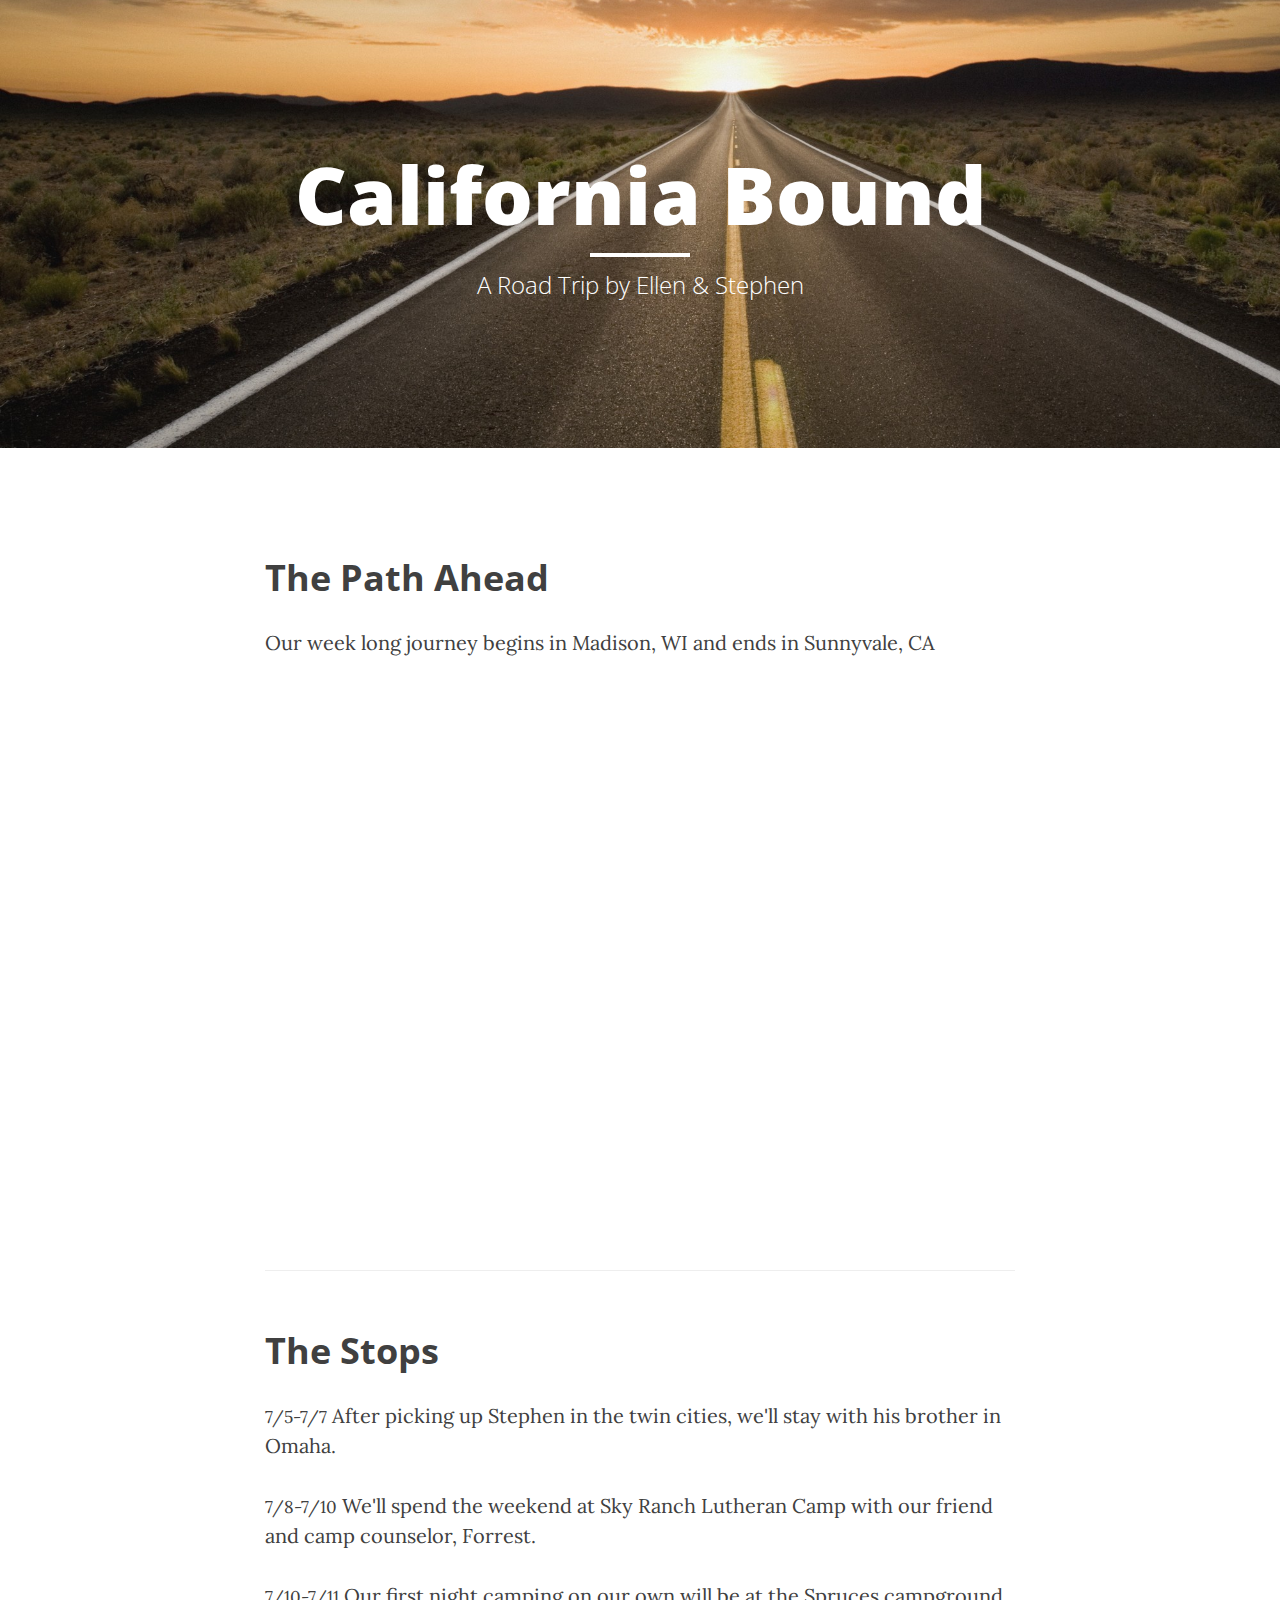
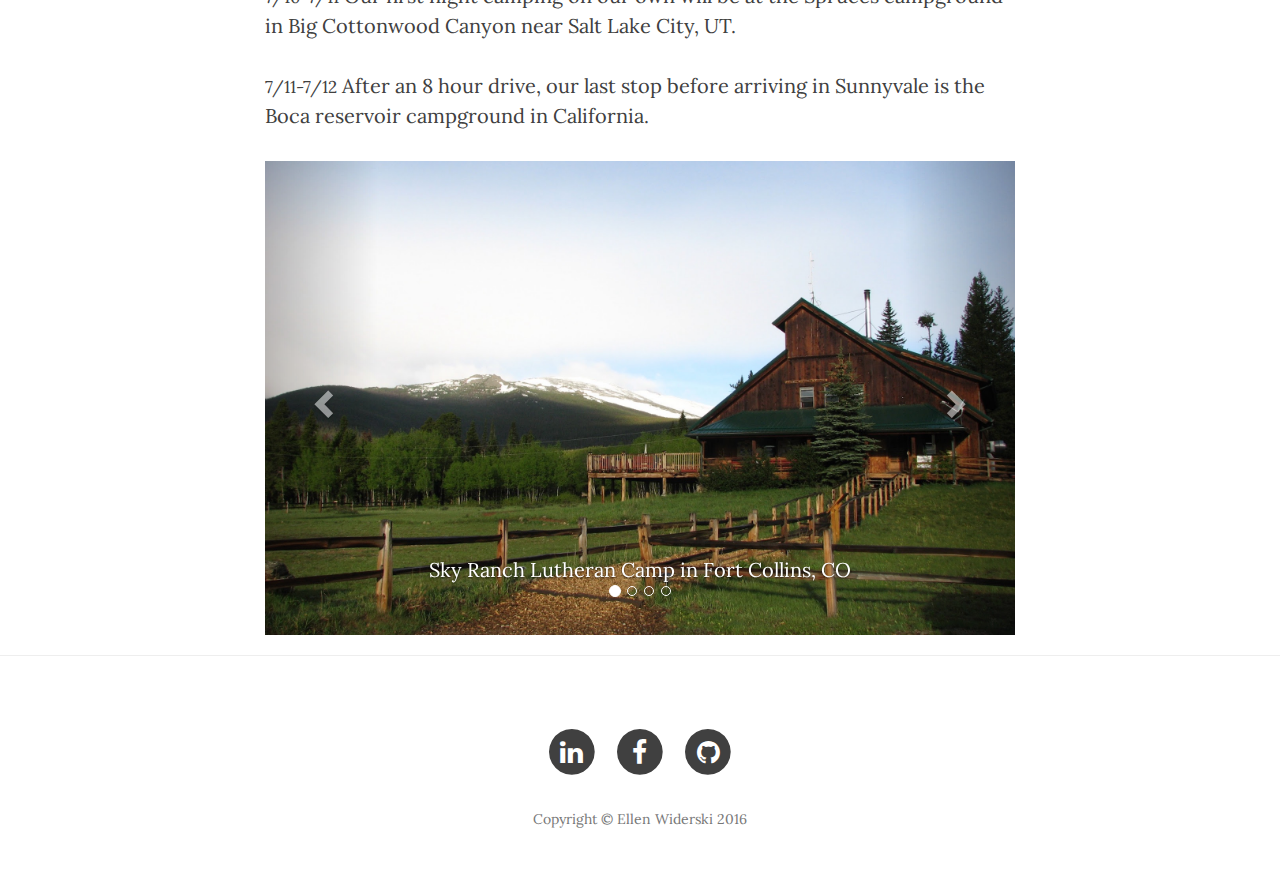
==== roadtrip/index.html @ 214f3f77 "roadtrip" ====
<!DOCTYPE html>
<html lang="en">

<head>

    <meta charset="utf-8">
    <meta http-equiv="X-UA-Compatible" content="IE=edge">
    <meta name="viewport" content="width=device-width, initial-scale=1">
    <meta name="description" content="">
    <meta name="author" content="">

    <title>Road Trip 2016</title>

    <!-- Bootstrap Core CSS -->
    <link href="css/bootstrap.min.css" rel="stylesheet">

    <!-- Custom CSS -->
    <link href="css/clean-blog.min.css" rel="stylesheet">

    <!-- Custom Fonts -->
    <link href="http://maxcdn.bootstrapcdn.com/font-awesome/4.1.0/css/font-awesome.min.css" rel="stylesheet" type="text/css">
    <link href='http://fonts.googleapis.com/css?family=Lora:400,700,400italic,700italic' rel='stylesheet' type='text/css'>
    <link href='http://fonts.googleapis.com/css?family=Open+Sans:300italic,400italic,600italic,700italic,800italic,400,300,600,700,800' rel='stylesheet' type='text/css'>

    <!-- HTML5 Shim and Respond.js IE8 support of HTML5 elements and media queries -->
    <!-- WARNING: Respond.js doesn't work if you view the page via file:// -->
    <!--[if lt IE 9]>
        <script src="https://oss.maxcdn.com/libs/html5shiv/3.7.0/html5shiv.js"></script>
        <script src="https://oss.maxcdn.com/libs/respond.js/1.4.2/respond.min.js"></script>
    <![endif]-->

</head>

<body>

    <!-- Page Header -->
    <!-- Set your background image for this header on the line below. -->
    <header class="intro-header" style="background-image: url('img/home-bg.jpg')">
        <div class="container">
            <div class="row">
                <div class="col-lg-8 col-lg-offset-2 col-md-10 col-md-offset-1">
                    <div class="site-heading">
                        <h1>California Bound</h1>
                        <hr class="small">
                        <span class="subheading">A Road Trip by Ellen & Stephen</span>
                    </div>
                </div>
            </div>
        </div>
    </header>

    <!-- Main Content -->
<article>
        <div class="container">
            <div class="row">
                <div class="col-lg-8 col-lg-offset-2 col-md-10 col-md-offset-1">

                    <a href="https://goo.gl/maps/e7LcgtW6z512" target="_blank"><h2 class="section-heading">The Path Ahead</h2></a>

                    <p>Our week long journey begins in Madison, WI and ends in Sunnyvale, CA</p>

                    <div class='embed-responsive embed-responsive-4by3'>
                        <iframe class='embed-responsive-item' src="https://www.google.com/maps/embed?pb=!1m58!1m12!1m3!1d25109696.086470682!2d-123.69569738341798!3d39.80366182303927!2m3!1f0!2f0!3f0!3m2!1i1024!2i768!4f13.1!4m43!3e0!4m5!1s0x8807ace5e6a5c0c7%3A0xd2481d1d2e9eafef!2s2123+Commonwealth+Avenue%2C+Madison%2C+WI!3m2!1d43.065664!2d-89.422535!4m5!1s0x52b2d1bd4f92c259%3A0x832d2440f3a15823!2s397+Jesse+James+Ln%2C+Saint+Paul%2C+MN!3m2!1d45.055330999999995!2d-92.97671299999999!4m5!1s0x8793f65b8e6ef271%3A0xc890e9b415550d21!2s16913+Oakmont+Dr%2C+Omaha%2C+NE+68136!3m2!1d41.1484198!2d-96.1789227!4m5!1s0x87694a45ddaa17cd%3A0xd6785eab34a3dd67!2sSky+Ranch+Lutheran+Camp+Inc%2C+805+South+Shields+Street%2C+Fort+Collins%2C+CO+80521!3m2!1d40.5760346!2d-105.09662519999999!4m5!1s0x87526fc49b9a857f%3A0xe039fdf2834eb162!2sSPRUCES%2C+Upper+Spruces+Campground%2C+Salt+Lake+City%2C+UT+84116!3m2!1d40.6405556!2d-111.6358333!4m5!1s0x80995e37b64d3225%3A0xa203de53457e4472!2sBoca+Campground%2C+Boca+Road%2C+Truckee%2C+CA+96161!3m2!1d39.392942!2d-120.1054573!4m5!1s0x808fb620be78e70b%3A0xf63f1539faa31911!2sAvalon+Silicon+Valley%2C+Lakeside+Drive%2C+Sunnyvale%2C+CA!3m2!1d37.3886079!2d-121.99380319999999!5e0!3m2!1sen!2sus!4v1467148034922" width="600" height="450" frameborder="0" style="border:0" allowfullscreen></iframe>
                    </div>
                    
                    <hr>
                    
                    <h2 class="section-heading">The Stops</h2>
                    
                    <p><small>7/5-7/7</small> After picking up Stephen in the twin cities, we'll stay with his brother in Omaha.</p>
                    <p><small>7/8-7/10</small> We'll spend the weekend at Sky Ranch Lutheran Camp with our friend and camp counselor, Forrest.</p>
                    <p><small>7/10-7/11</small> Our first night camping on our own will be at the Spruces campground in Big Cottonwood Canyon near Salt Lake City, UT.</p>
                    <p><small>7/11-7/12</small> After an 8 hour drive, our last stop before arriving in Sunnyvale is the Boca reservoir campground in California.</p>
                    
                    <div id="carousel-example-generic" class="carousel slide" data-ride="carousel">
                      <!-- Indicators -->
                      <ol class="carousel-indicators">
                        <li data-target="#carousel-example-generic" data-slide-to="0" class="active"></li>
                        <li data-target="#carousel-example-generic" data-slide-to="1"></li>
                        <li data-target="#carousel-example-generic" data-slide-to="2"></li>
                        <li data-target="#carousel-example-generic" data-slide-to="3"></li>
                      </ol>

                      <!-- Wrapper for slides -->
                      <div class="carousel-inner" role="listbox">
                        <div class="item active">
                          <img src="img/skyranch.jpg" alt="Sky Ranch Lutheran Camp">
                          <div class="carousel-caption">
                            Sky Ranch Lutheran Camp in Fort Collins, CO
                          </div>
                        </div>
                        <div class="item">
                          <img src="img/bigcottonwoodcanyon.jpg" alt="Big Cottonwood Canyon">
                          <div class="carousel-caption">
                              Big Cottonwood Canyon in Salt Lake City, UT
                          </div>
                        </div>
                          
                        <div class="item">
                          <img src="img/spruces.jpg" alt="Spruces Campground, UT">
                          <div class="carousel-caption">
                              Spruces Campground, UT
                          </div>
                        </div>
                          
                        <div class="item">
                          <img src="img/boca.jpg" alt="Boca Campground, CA">
                          <div class="carousel-caption">
                              Boca Campground, CA
                          </div>
                        </div>

                          
                        </div>

                      <!-- Controls -->
                      <a class="left carousel-control" href="#carousel-example-generic" role="button" data-slide="prev">
                        <span class="glyphicon glyphicon-chevron-left" aria-hidden="true"></span>
                        <span class="sr-only">Previous</span>
                      </a>
                      <a class="right carousel-control" href="#carousel-example-generic" role="button" data-slide="next">
                        <span class="glyphicon glyphicon-chevron-right" aria-hidden="true"></span>
                        <span class="sr-only">Next</span>
                      </a>
                    </div>
                    
                </div>
            </div>
        </div>
    </article>

    <hr>

    <!-- Footer -->
    <footer>
        <div class="container">
            <div class="row">
                <div class="col-lg-8 col-lg-offset-2 col-md-10 col-md-offset-1">
                    <ul class="list-inline text-center">
                        <li>
                            <a href="https://www.linkedin.com/in/ellen-widerski-142726a5?trk=hp-identity-photo">
                                <span class="fa-stack fa-lg">
                                    <i class="fa fa-circle fa-stack-2x"></i>
                                    <i class="fa fa-linkedin fa-stack-1x fa-inverse"></i>
                                </span>
                            </a>
                        </li>
                        <li>
                            <a href="https://www.facebook.com/ellen.widerski">
                                <span class="fa-stack fa-lg">
                                    <i class="fa fa-circle fa-stack-2x"></i>
                                    <i class="fa fa-facebook fa-stack-1x fa-inverse"></i>
                                </span>
                            </a>
                        </li>
                        <li>
                            <a href="https://github.com/ellenwiderski">
                                <span class="fa-stack fa-lg">
                                    <i class="fa fa-circle fa-stack-2x"></i>
                                    <i class="fa fa-github fa-stack-1x fa-inverse"></i>
                                </span>
                            </a>
                        </li>
                    </ul>
                    <p class="copyright text-muted">Copyright &copy; Ellen Widerski 2016</p>
                </div>
            </div>
        </div>
    </footer>

    <!-- jQuery -->
    <script src="js/jquery.js"></script>

    <!-- Bootstrap Core JavaScript -->
    <script src="js/bootstrap.min.js"></script>

    <!-- Custom Theme JavaScript -->
    <script src="js/clean-blog.min.js"></script>

</body>

</html>
---- roadtrip/css/clean-blog.min.css ----
/*!
 * Clean Blog v1.0.0 (http://startbootstrap.com)
 * Copyright 2014 Start Bootstrap
 * Licensed under Apache 2.0 (https://github.com/IronSummitMedia/startbootstrap/blob/gh-pages/LICENSE)
 */

body{font-family:Lora,'Times New Roman',serif;font-size:20px;color:#404040}p{line-height:1.5;margin:30px 0}p a{text-decoration:underline}h1,h2,h3,h4,h5,h6{font-family:'Open Sans','Helvetica Neue',Helvetica,Arial,sans-serif;font-weight:800}a{color:#404040}a:hover,a:focus{color:#0085a1}a img:hover,a img:focus{cursor:zoom-in}blockquote{color:gray;font-style:italic}hr.small{max-width:100px;margin:15px auto;border-width:4px;border-color:#fff}.navbar-custom{position:absolute;top:0;left:0;width:100%;z-index:3;font-family:'Open Sans','Helvetica Neue',Helvetica,Arial,sans-serif}.navbar-custom .navbar-brand{font-weight:800}.navbar-custom .nav li a{text-transform:uppercase;font-size:12px;font-weight:800;letter-spacing:1px}@media only screen and (min-width:768px){.navbar-custom{background:0 0;border-bottom:1px solid transparent}.navbar-custom .navbar-brand{color:#fff;padding:20px}.navbar-custom .navbar-brand:hover,.navbar-custom .navbar-brand:focus{color:rgba(255,255,255,.8)}.navbar-custom .nav li a{color:#fff;padding:20px}.navbar-custom .nav li a:hover,.navbar-custom .nav li a:focus{color:rgba(255,255,255,.8)}}@media only screen and (min-width:1170px){.navbar-custom{-webkit-transition:background-color .3s;-moz-transition:background-color .3s;transition:background-color .3s;-webkit-transform:translate3d(0,0,0);-moz-transform:translate3d(0,0,0);-ms-transform:translate3d(0,0,0);-o-transform:translate3d(0,0,0);transform:translate3d(0,0,0);-webkit-backface-visibility:hidden;backface-visibility:hidden}.navbar-custom.is-fixed{position:fixed;top:-61px;background-color:rgba(255,255,255,.9);border-bottom:1px solid #f2f2f2;-webkit-transition:-webkit-transform .3s;-moz-transition:-moz-transform .3s;transition:transform .3s}.navbar-custom.is-fixed .navbar-brand{color:#404040}.navbar-custom.is-fixed .navbar-brand:hover,.navbar-custom.is-fixed .navbar-brand:focus{color:#0085a1}.navbar-custom.is-fixed .nav li a{color:#404040}.navbar-custom.is-fixed .nav li a:hover,.navbar-custom.is-fixed .nav li a:focus{color:#0085a1}.navbar-custom.is-visible{-webkit-transform:translate3d(0,100%,0);-moz-transform:translate3d(0,100%,0);-ms-transform:translate3d(0,100%,0);-o-transform:translate3d(0,100%,0);transform:translate3d(0,100%,0)}}.intro-header{background-color:gray;background:no-repeat center center;background-attachment:scroll;-webkit-background-size:cover;-moz-background-size:cover;background-size:cover;-o-background-size:cover;margin-bottom:50px}.intro-header .site-heading,.intro-header .post-heading,.intro-header .page-heading{padding:100px 0 50px;color:#fff}@media only screen and (min-width:768px){.intro-header .site-heading,.intro-header .post-heading,.intro-header .page-heading{padding:150px 0}}.intro-header .site-heading,.intro-header .page-heading{text-align:center}.intro-header .site-heading h1,.intro-header .page-heading h1{margin-top:0;font-size:50px}.intro-header .site-heading .subheading,.intro-header .page-heading .subheading{font-size:24px;line-height:1.1;display:block;font-family:'Open Sans','Helvetica Neue',Helvetica,Arial,sans-serif;font-weight:300;margin:10px 0 0}@media only screen and (min-width:768px){.intro-header .site-heading h1,.intro-header .page-heading h1{font-size:80px}}.intro-header .post-heading h1{font-size:35px}.intro-header .post-heading .subheading,.intro-header .post-heading .meta{line-height:1.1;display:block}.intro-header .post-heading .subheading{font-family:'Open Sans','Helvetica Neue',Helvetica,Arial,sans-serif;font-size:24px;margin:10px 0 30px;font-weight:600}.intro-header .post-heading .meta{font-family:Lora,'Times New Roman',serif;font-style:italic;font-weight:300;font-size:20px}.intro-header .post-heading .meta a{color:#fff}@media only screen and (min-width:768px){.intro-header .post-heading h1{font-size:55px}.intro-header .post-heading .subheading{font-size:30px}}.post-preview>a{color:#404040}.post-preview>a:hover,.post-preview>a:focus{text-decoration:none;color:#0085a1}.post-preview>a>.post-title{font-size:30px;margin-top:30px;margin-bottom:10px}.post-preview>a>.post-subtitle{margin:0;font-weight:300;margin-bottom:10px}.post-preview>.post-meta{color:gray;font-size:18px;font-style:italic;margin-top:0}.post-preview>.post-meta>a{text-decoration:none;color:#404040}.post-preview>.post-meta>a:hover,.post-preview>.post-meta>a:focus{color:#0085a1;text-decoration:underline}@media only screen and (min-width:768px){.post-preview>a>.post-title{font-size:36px}}.section-heading{font-size:36px;margin-top:60px;font-weight:700}.caption{text-align:center;font-size:14px;padding:10px;font-style:italic;margin:0;display:block;border-bottom-right-radius:5px;border-bottom-left-radius:5px}footer{padding:50px 0 65px}footer .list-inline{margin:0;padding:0}footer .copyright{font-size:14px;text-align:center;margin-bottom:0}.floating-label-form-group{font-size:14px;position:relative;margin-bottom:0;padding-bottom:.5em;border-bottom:1px solid #eee}.floating-label-form-group input,.floating-label-form-group textarea{z-index:1;position:relative;padding-right:0;padding-left:0;border:none;border-radius:0;font-size:1.5em;background:0 0;box-shadow:none!important;resize:none}.floating-label-form-group label{display:block;z-index:0;position:relative;top:2em;margin:0;font-size:.85em;line-height:1.764705882em;vertical-align:middle;vertical-align:baseline;opacity:0;-webkit-transition:top .3s ease,opacity .3s ease;-moz-transition:top .3s ease,opacity .3s ease;-ms-transition:top .3s ease,opacity .3s ease;transition:top .3s ease,opacity .3s ease}.floating-label-form-group::not(:first-child){padding-left:14px;border-left:1px solid #eee}.floating-label-form-group-with-value label{top:0;opacity:1}.floating-label-form-group-with-focus label{color:#0085a1}form .row:first-child .floating-label-form-group{border-top:1px solid #eee}.btn{font-family:'Open Sans','Helvetica Neue',Helvetica,Arial,sans-serif;text-transform:uppercase;font-size:14px;font-weight:800;letter-spacing:1px;border-radius:0;padding:15px 25px}.btn-lg{font-size:16px;padding:25px 35px}.btn-default:hover,.btn-default:focus{background-color:#0085a1;border:1px solid #0085a1;color:#fff}.pager{margin:20px 0 0}.pager li>a,.pager li>span{font-family:'Open Sans','Helvetica Neue',Helvetica,Arial,sans-serif;text-transform:uppercase;font-size:14px;font-weight:800;letter-spacing:1px;padding:15px 25px;background-color:#fff;border-radius:0}.pager li>a:hover,.pager li>a:focus{color:#fff;background-color:#0085a1;border:1px solid #0085a1}.pager .disabled>a,.pager .disabled>a:hover,.pager .disabled>a:focus,.pager .disabled>span{color:gray;background-color:#404040;cursor:not-allowed}::-moz-selection{color:#fff;text-shadow:none;background:#0085a1}::selection{color:#fff;text-shadow:none;background:#0085a1}img::selection{color:#fff;background:0 0}img::-moz-selection{color:#fff;background:0 0}body{webkit-tap-highlight-color:#0085a1}
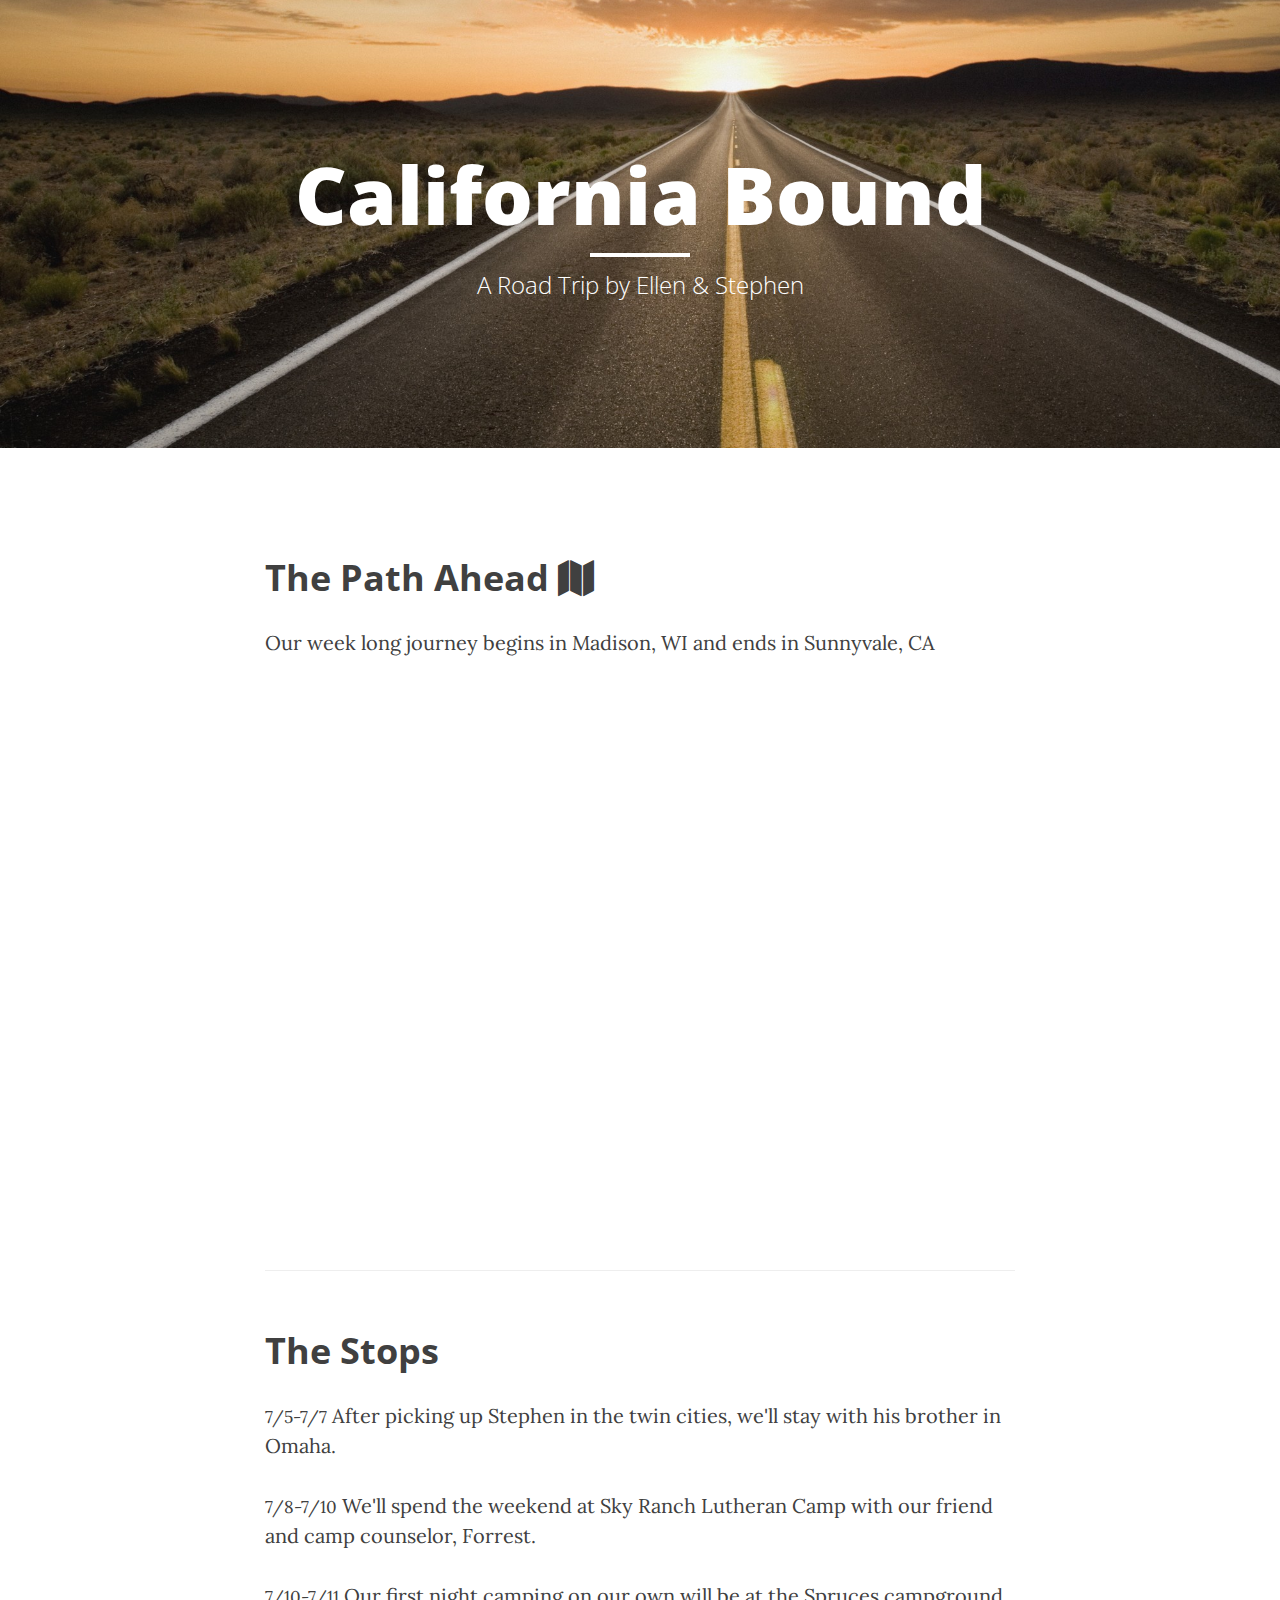
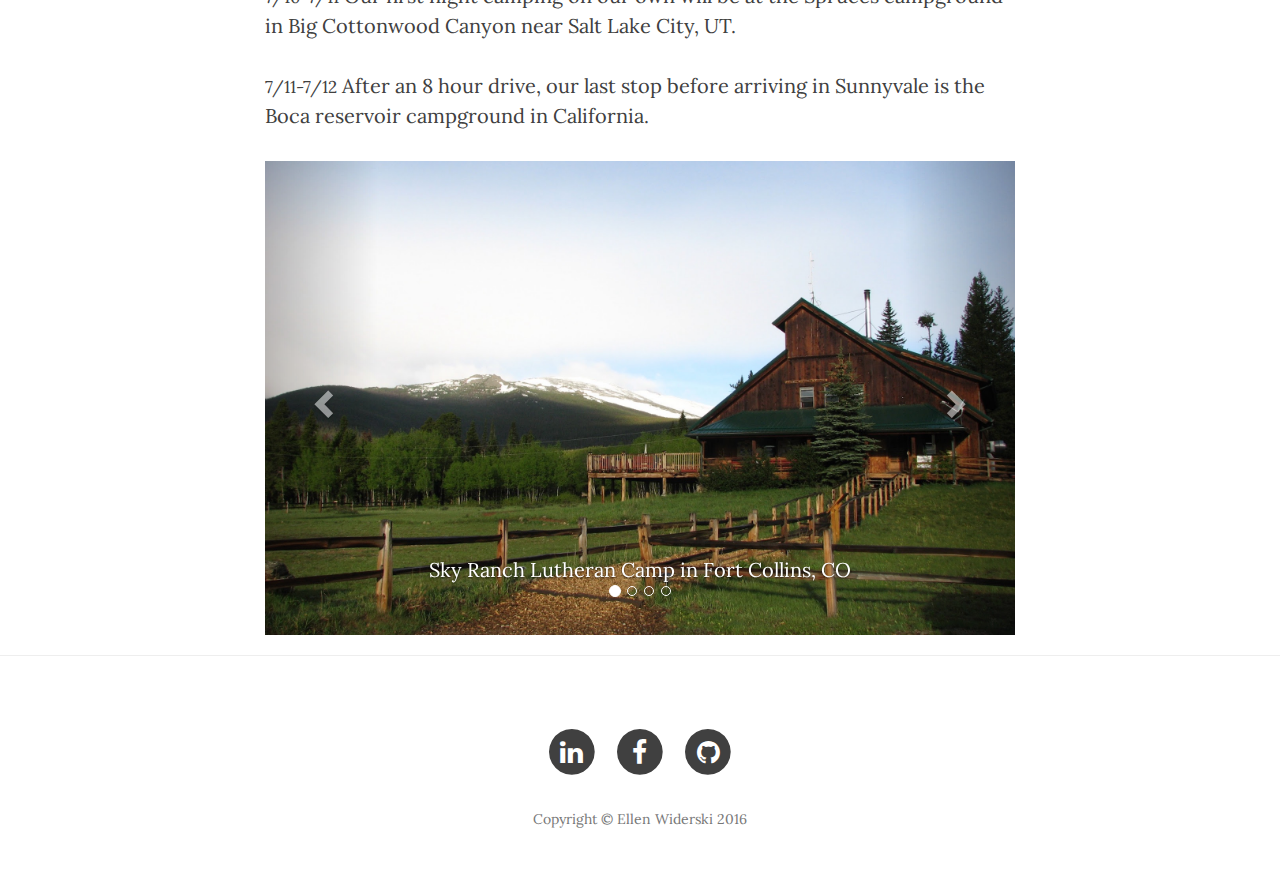
==== commit 67115bcd: "map link" ====
--- a/roadtrip/index.html
+++ b/roadtrip/index.html
@@ -18,7 +18,7 @@
     <link href="css/clean-blog.min.css" rel="stylesheet">
 
     <!-- Custom Fonts -->
-    <link href="http://maxcdn.bootstrapcdn.com/font-awesome/4.1.0/css/font-awesome.min.css" rel="stylesheet" type="text/css">
+    <link href="https://maxcdn.bootstrapcdn.com/font-awesome/4.6.3/css/font-awesome.min.css" rel="stylesheet" type="text/css">
     <link href='http://fonts.googleapis.com/css?family=Lora:400,700,400italic,700italic' rel='stylesheet' type='text/css'>
     <link href='http://fonts.googleapis.com/css?family=Open+Sans:300italic,400italic,600italic,700italic,800italic,400,300,600,700,800' rel='stylesheet' type='text/css'>
 
@@ -55,7 +55,12 @@
             <div class="row">
                 <div class="col-lg-8 col-lg-offset-2 col-md-10 col-md-offset-1">
 
-                    <a href="https://goo.gl/maps/e7LcgtW6z512" target="_blank"><h2 class="section-heading">The Path Ahead</h2></a>
+                    <h2 class="section-heading">
+                        The Path Ahead
+                        <a href="https://goo.gl/maps/e7LcgtW6z512" target="_blank">
+                            <i class="fa fa-map" aria-hidden="true"></i>
+                        </a>
+                    </h2>
 
                     <p>Our week long journey begins in Madison, WI and ends in Sunnyvale, CA</p>
 
